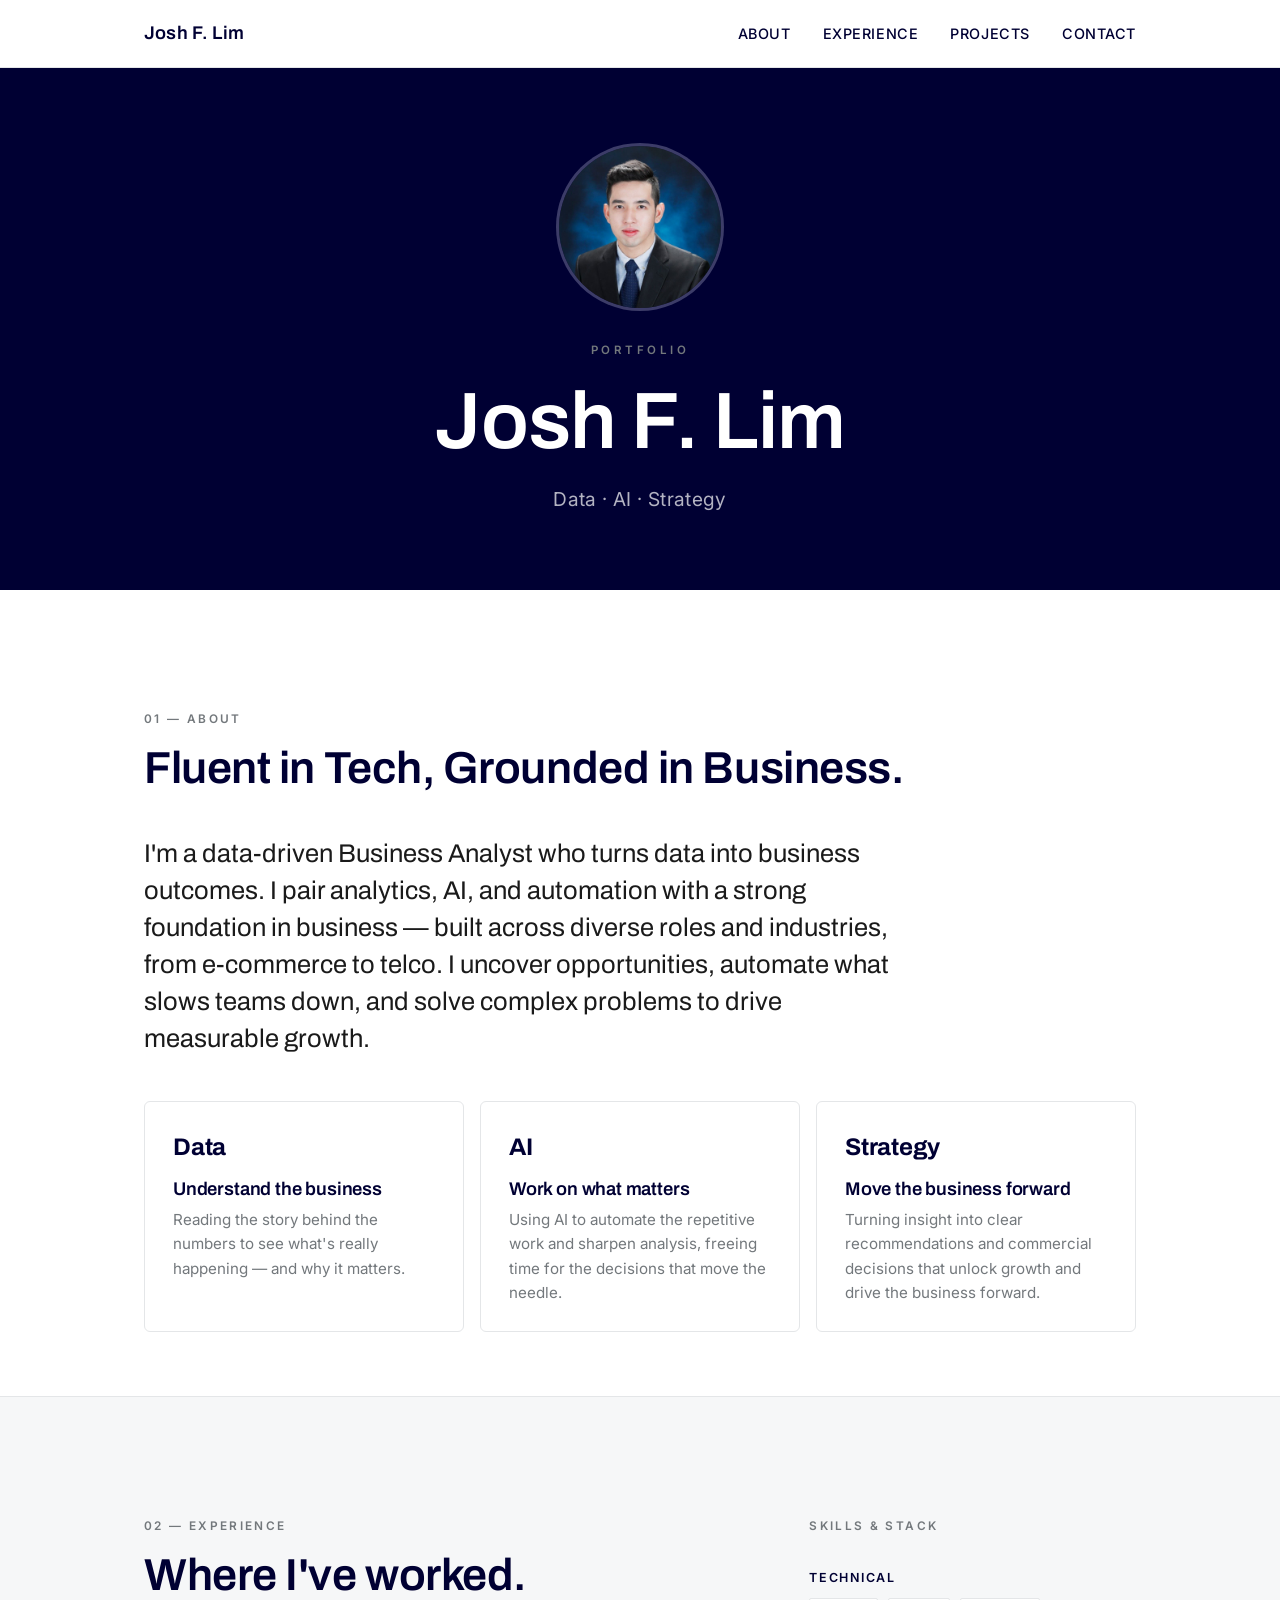
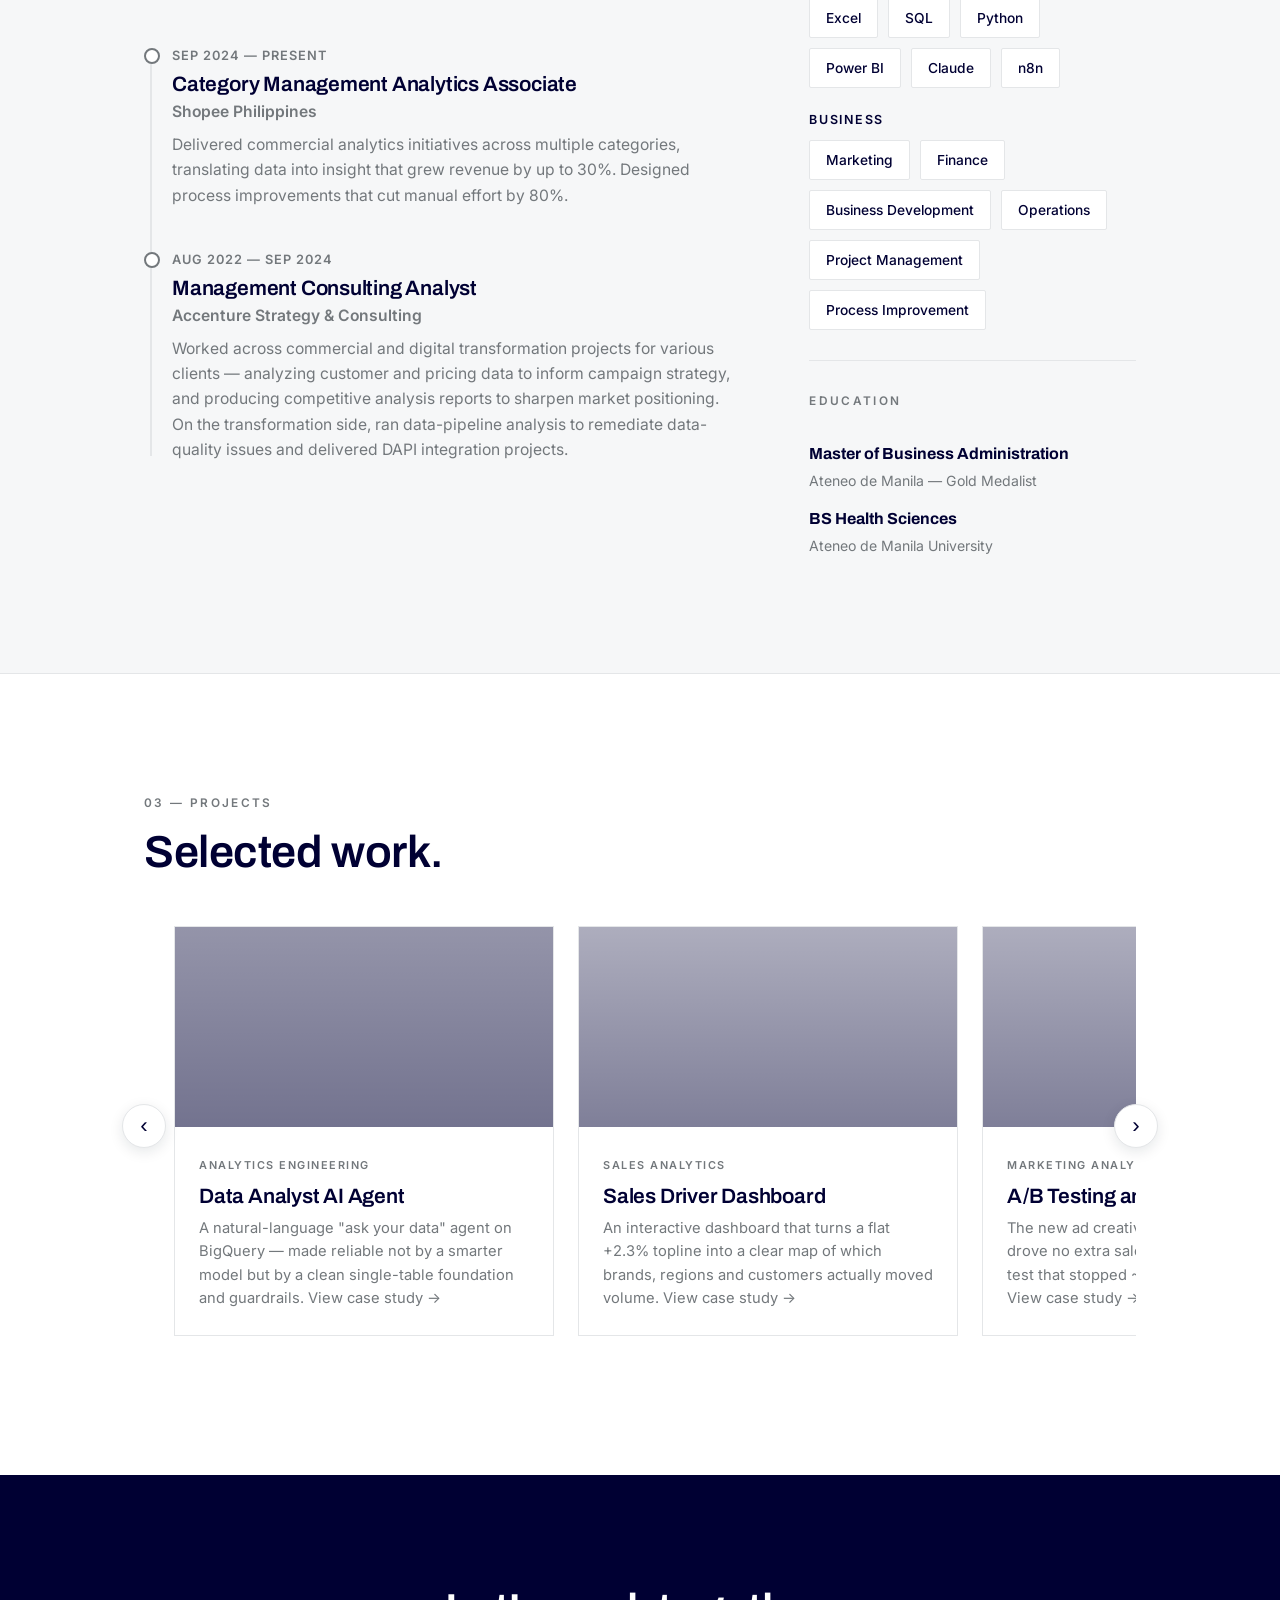
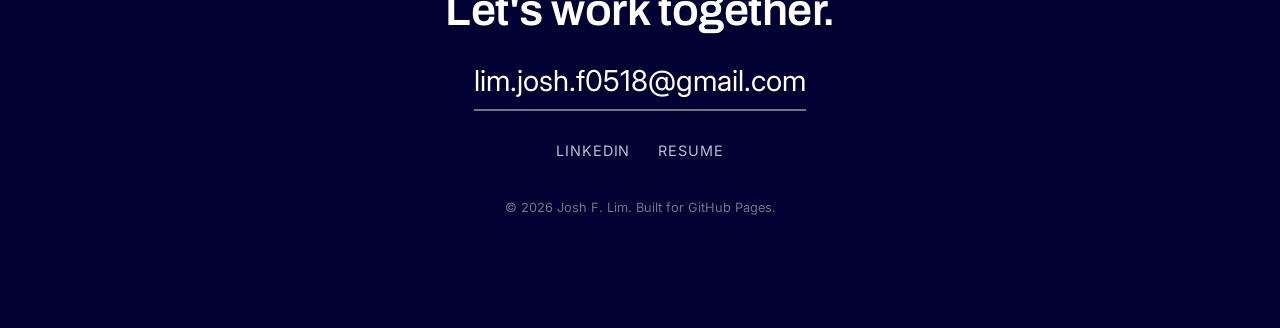
==== index.html @ 265f2be9 "Portfolio site: homepage + 3 case studies (AI agent, sales driver, A/B testing) Co-Authored-By: Clau" ====
<!DOCTYPE html>
<html lang="en">
<head>
  <meta charset="UTF-8" />
  <meta name="viewport" content="width=device-width, initial-scale=1.0" />
  <title>Josh F. Lim — Portfolio</title>
  <meta name="description" content="Josh F. Lim — Data, AI &amp; Strategy. Demand forecasting and category strategy for e-commerce." />

  <!-- Fonts: serif display + clean sans (closest free pairing to McKinsey's Bower) -->
  <link rel="preconnect" href="https://fonts.googleapis.com" />
  <link rel="preconnect" href="https://fonts.gstatic.com" crossorigin />
  <link href="https://fonts.googleapis.com/css2?family=Archivo:wght@600;700&family=Inter:wght@400;500;600&display=swap" rel="stylesheet" />

  <link rel="stylesheet" href="styles.css" />
</head>
<body>

  <!-- ===== NAV ===== -->
  <header class="nav" id="nav">
    <div class="nav__inner">
      <a href="#hero" class="nav__brand">Josh&nbsp;F.&nbsp;Lim</a>
      <nav class="nav__links">
        <a href="#about">About</a>
        <a href="#experience">Experience</a>
        <a href="#projects">Projects</a>
        <a href="#contact">Contact</a>
      </nav>
      <button class="nav__toggle" id="navToggle" aria-label="Menu">☰</button>
    </div>
  </header>

  <!-- ===== 1. HERO / ABOUT ===== -->
  <section class="hero" id="hero">
    <div class="hero__inner reveal">
      <img class="hero__photo" src="assets/profile.jpg" alt="Josh F. Lim" onerror="this.style.background='#0a3d62';this.alt='';" />
      <p class="hero__eyebrow">Portfolio</p>
      <h1 class="hero__title">Josh F. Lim</h1>
      <p class="hero__role">Data&nbsp;· AI&nbsp;· Strategy</p>
    </div>
  </section>

  <section class="section section--about" id="about">
    <div class="container">
      <div class="section__head reveal">
        <span class="kicker">01 — About</span>
        <h2>Fluent in Tech, Grounded in Business.</h2>
      </div>
      <p class="lead reveal">
        I'm a data-driven Business Analyst who turns data into business
        outcomes. I pair analytics, AI, and automation with a strong foundation
        in business — built across diverse roles and industries, from e-commerce
        to telco. I uncover opportunities, automate what slows teams down, and
        solve complex problems to drive measurable growth.
      </p>

      <div class="pillars">
        <div class="pillar reveal">
          <span class="pillar__num">Data</span>
          <h3>Understand the business</h3>
          <p>Reading the story behind the numbers to see what's really happening — and why it matters.</p>
        </div>
        <div class="pillar reveal">
          <span class="pillar__num">AI</span>
          <h3>Work on what matters</h3>
          <p>Using AI to automate the repetitive work and sharpen analysis, freeing time for the decisions that move the needle.</p>
        </div>
        <div class="pillar reveal">
          <span class="pillar__num">Strategy</span>
          <h3>Move the business forward</h3>
          <p>Turning insight into clear recommendations and commercial decisions that unlock growth and drive the business forward.</p>
        </div>
      </div>
    </div>
  </section>

  <!-- ===== 2. EXPERIENCE + SKILLS ===== -->
  <section class="section section--exp" id="experience">
    <div class="container exp__grid">

      <div class="exp__main">
        <div class="section__head reveal">
          <span class="kicker">02 — Experience</span>
          <h2>Where I've worked.</h2>
        </div>

        <ol class="timeline">
          <li class="timeline__item reveal">
            <span class="timeline__year">Sep 2024 — Present</span>
            <h3>Category Management Analytics Associate</h3>
            <p class="timeline__org">Shopee Philippines</p>
            <p>Delivered commercial analytics initiatives across multiple categories, translating data into insight that grew revenue by up to 30%. Designed process improvements that cut manual effort by 80%.</p>
          </li>
          <li class="timeline__item reveal">
            <span class="timeline__year">Aug 2022 — Sep 2024</span>
            <h3>Management Consulting Analyst</h3>
            <p class="timeline__org">Accenture Strategy &amp; Consulting</p>
            <p>Worked across commercial and digital transformation projects for various clients — analyzing customer and pricing data to inform campaign strategy, and producing competitive analysis reports to sharpen market positioning. On the transformation side, ran data-pipeline analysis to remediate data-quality issues and delivered DAPI integration projects.</p>
          </li>
        </ol>
      </div>

      <aside class="exp__side reveal">
        <span class="kicker">Skills &amp; Stack</span>

        <div class="skill-group">
          <h4 class="skill-group__label">Technical</h4>
          <div class="skills">
            <span class="tag">Excel</span>
            <span class="tag">SQL</span>
            <span class="tag">Python</span>
            <span class="tag">Power BI</span>
            <span class="tag">Claude</span>
            <span class="tag">n8n</span>
          </div>
        </div>

        <div class="skill-group">
          <h4 class="skill-group__label">Business</h4>
          <div class="skills">
            <span class="tag">Marketing</span>
            <span class="tag">Finance</span>
            <span class="tag">Business Development</span>
            <span class="tag">Operations</span>
            <span class="tag">Project Management</span>
            <span class="tag">Process Improvement</span>
          </div>
        </div>

        <div class="edu">
          <span class="kicker">Education</span>
          <div class="edu__item">
            <h4>Master of Business Administration</h4>
            <p>Ateneo de Manila — Gold Medalist</p>
          </div>
          <div class="edu__item">
            <h4>BS Health Sciences</h4>
            <p>Ateneo de Manila University</p>
          </div>
        </div>
      </aside>

    </div>
  </section>

  <!-- ===== 3. PROJECTS (carousel) ===== -->
  <section class="section section--projects" id="projects">
    <div class="container">
      <div class="section__head reveal">
        <span class="kicker">03 — Projects</span>
        <h2>Selected work.</h2>
      </div>
    </div>

    <div class="carousel reveal">
      <button class="carousel__btn carousel__btn--prev" id="prevBtn" aria-label="Previous">‹</button>

      <div class="carousel__track" id="track">
        <a class="card" href="case-study-data-analyst-ai.html">
          <div class="card__img card__img--1" style="background-image:linear-gradient(rgba(0,0,51,0.42),rgba(0,0,51,0.55)),url('https://images.unsplash.com/photo-1600880292203-757bb62b4baf?auto=format&fit=crop&w=800&q=80'); background-size:cover; background-position:center;"></div>
          <div class="card__body">
            <span class="card__tag">Analytics Engineering</span>
            <h3>Data Analyst AI Agent</h3>
            <p>A natural-language "ask your data" agent on BigQuery — made reliable not by a smarter model but by a clean single-table foundation and guardrails. View case study →</p>
          </div>
        </a>
        <a class="card" href="case-study-sales-driver.html">
          <div class="card__img card__img--2" style="background-image:linear-gradient(rgba(0,0,51,0.32),rgba(0,0,51,0.5)),url('https://images.unsplash.com/photo-1521737604893-d14cc237f11d?auto=format&fit=crop&w=800&q=80'); background-size:cover; background-position:center;"></div>
          <div class="card__body">
            <span class="card__tag">Sales Analytics</span>
            <h3>Sales Driver Dashboard</h3>
            <p>An interactive dashboard that turns a flat +2.3% topline into a clear map of which brands, regions and customers actually moved volume. View case study →</p>
          </div>
        </a>
        <a class="card" href="case-study-marketing-analytics.html">
          <div class="card__img card__img--3" style="background-image:linear-gradient(rgba(0,0,51,0.32),rgba(0,0,51,0.5)),url('https://images.unsplash.com/photo-1522071820081-009f0129c71c?auto=format&fit=crop&w=800&q=80'); background-size:cover; background-position:center;"></div>
          <div class="card__body">
            <span class="card__tag">Marketing Analytics</span>
            <h3>A/B Testing an Ad Campaign</h3>
            <p>The new ad creative doubled click-through but drove no extra sales. A full-funnel significance test that stopped ~$20K in wasted ad spend. View case study →</p>
          </div>
        </a>
      </div>

      <button class="carousel__btn carousel__btn--next" id="nextBtn" aria-label="Next">›</button>
    </div>
  </section>

  <!-- ===== CONTACT / FOOTER ===== -->
  <footer class="footer" id="contact">
    <div class="container footer__inner reveal">
      <h2>Let's work together.</h2>
      <a class="footer__mail" href="mailto:lim.josh.f0518@gmail.com">lim.josh.f0518@gmail.com</a>
      <div class="footer__links">
        <a href="https://www.linkedin.com/in/joshflim/" target="_blank" rel="noopener">LinkedIn</a>
        <a href="#" target="_blank" rel="noopener">Resume</a>
      </div>
      <p class="footer__copy">© <span id="year"></span> Josh F. Lim. Built for GitHub Pages.</p>
    </div>
  </footer>

  <script src="script.js"></script>
</body>
</html>
---- styles.css ----
/* ===== McKinsey-inspired tokens ===== */
:root {
  --navy:   #000033;   /* deep near-black navy (primary) */
  --navy-2: #1A1A4D;   /* lighter navy panel */
  --blue:   #73787C;   /* muted grey accent */
  --white:  #FFFFFF;
  --paper:  #F6F7F8;   /* off-white section bg */
  --ink:    #1A1A1A;   /* body text on white */
  --grey:   #73787C;   /* muted text */
  --line:   #E4E6E8;   /* hairline dividers */

  --serif: 'Archivo', -apple-system, BlinkMacSystemFont, 'Segoe UI', sans-serif;  /* display sans */
  --sans:  'Inter', -apple-system, BlinkMacSystemFont, 'Segoe UI', sans-serif;    /* body sans */

  --maxw: 1120px;
  --pad:  clamp(20px, 5vw, 64px);
}

* { box-sizing: border-box; margin: 0; padding: 0; }

html { scroll-behavior: smooth; }

body {
  font-family: var(--sans);
  color: var(--ink);
  background: var(--white);
  line-height: 1.6;
  -webkit-font-smoothing: antialiased;
}

.container { max-width: var(--maxw); margin: 0 auto; padding: 0 var(--pad); }

h1, h2, h3 { font-family: var(--serif); font-weight: 600; line-height: 1.15; letter-spacing: -0.01em; }

/* ===== NAV ===== */
.nav {
  position: sticky; top: 0; z-index: 50;
  background: rgba(255,255,255,0.92);
  backdrop-filter: blur(8px);
  border-bottom: 1px solid var(--line);
}
.nav__inner {
  max-width: var(--maxw); margin: 0 auto; padding: 18px var(--pad);
  display: flex; align-items: center; justify-content: space-between;
}
.nav__brand {
  font-family: var(--serif); font-size: 1.15rem; font-weight: 600;
  color: var(--navy); text-decoration: none; letter-spacing: 0.01em;
}
.nav__links { display: flex; gap: 32px; }
.nav__links a {
  color: var(--navy); text-decoration: none; font-size: 0.9rem; font-weight: 500;
  letter-spacing: 0.04em; text-transform: uppercase; position: relative; padding: 4px 0;
}
.nav__links a::after {
  content: ''; position: absolute; left: 0; bottom: -2px; width: 0; height: 2px;
  background: var(--blue); transition: width .25s ease;
}
.nav__links a:hover::after { width: 100%; }
.nav__toggle { display: none; background: none; border: 0; font-size: 1.4rem; color: var(--navy); cursor: pointer; }

/* ===== HERO ===== */
.hero {
  background: var(--navy); color: var(--white);
  min-height: 58vh; display: flex; align-items: center; justify-content: center;
  text-align: center; padding: 64px var(--pad);
}
.hero__photo {
  width: 168px; height: 168px; border-radius: 50%; object-fit: cover;
  border: 3px solid rgba(255,255,255,0.15); margin: 0 auto 30px; display: block;
  background: var(--navy-2);
}
.hero__eyebrow {
  text-transform: uppercase; letter-spacing: 0.3em; font-size: 0.72rem;
  color: var(--blue); font-weight: 600; margin-bottom: 16px;
}
.hero__title { font-size: clamp(2.6rem, 7vw, 5rem); color: var(--white); }
.hero__role { margin-top: 16px; color: rgba(255,255,255,0.7); font-size: clamp(1rem, 2.2vw, 1.2rem); letter-spacing: 0.02em; }

/* ===== SECTION SHELL ===== */
.section { padding: clamp(64px, 9vw, 120px) 0; }
.section--about { background: var(--white); padding-bottom: clamp(40px, 5vw, 64px); }
.section--exp { background: var(--paper); border-top: 1px solid var(--line); border-bottom: 1px solid var(--line); }
.section--projects { background: var(--white); }

.section__head { margin-bottom: 40px; }
.kicker {
  display: inline-block; text-transform: uppercase; letter-spacing: 0.2em;
  font-size: 0.74rem; font-weight: 600; color: var(--blue); margin-bottom: 14px;
}
.section__head h2 { font-size: clamp(1.8rem, 4vw, 2.8rem); color: var(--navy); }

.lead { font-size: clamp(1.15rem, 2.4vw, 1.6rem); color: var(--ink); max-width: 760px; font-family: var(--serif); line-height: 1.45; }

/* ===== THREE PILLARS ===== */
.pillars { display: grid; grid-template-columns: repeat(3, 1fr); gap: 16px; margin-top: clamp(28px, 4vw, 44px); }
.pillar { padding: 26px 28px; border: 1px solid var(--line); border-radius: 6px; }
.pillar__num {
  font-family: var(--serif); font-size: 1.5rem; color: var(--navy); font-weight: 700;
  display: block; margin-bottom: 12px; letter-spacing: -0.01em;
}
.pillar h3 { font-size: 1.15rem; color: var(--navy); margin-bottom: 8px; }
.pillar p { color: var(--grey); font-size: 0.95rem; }
@media (max-width: 760px) {
  .pillars { grid-template-columns: 1fr; }
  .pillar { padding: 22px 24px; }
}

/* ===== EXPERIENCE + SKILLS ===== */
.exp__grid { display: grid; grid-template-columns: 1.8fr 1fr; gap: clamp(32px, 6vw, 80px); align-items: start; }

.timeline { list-style: none; position: relative; margin-top: 8px; padding-left: 28px; }
.timeline::before { content: ''; position: absolute; left: 6px; top: 6px; bottom: 6px; width: 2px; background: var(--line); }
.timeline__item { position: relative; padding-bottom: 38px; }
.timeline__item:last-child { padding-bottom: 0; }
.timeline__item::before {
  content: ''; position: absolute; left: -28px; top: 6px; width: 12px; height: 12px;
  border-radius: 50%; background: var(--white); border: 2px solid var(--blue);
}
.timeline__year { font-size: 0.8rem; font-weight: 600; letter-spacing: 0.08em; color: var(--blue); text-transform: uppercase; }
.timeline__item h3 { font-size: 1.3rem; color: var(--navy); margin: 6px 0 2px; }
.timeline__org { font-weight: 600; color: var(--grey); margin-bottom: 8px; font-size: 0.95rem; }
.timeline__item p { color: var(--grey); font-size: 0.98rem; }

.exp__side { position: static; }
.skill-group { margin-top: 18px; margin-bottom: 22px; }
.skill-group__label {
  font-family: var(--sans); font-size: 0.78rem; text-transform: uppercase;
  letter-spacing: 0.14em; color: var(--navy); font-weight: 600; margin-bottom: 10px;
}
.skills { display: flex; flex-wrap: wrap; gap: 10px; }

.edu { margin-top: 30px; padding-top: 26px; border-top: 1px solid var(--line); }
.edu__item { margin-top: 14px; }
.edu__item:first-of-type { margin-top: 16px; }
.edu__item h4 { font-family: var(--serif); font-size: 1rem; color: var(--navy); margin-bottom: 3px; }
.edu__item p { color: var(--grey); font-size: 0.88rem; }
.tag {
  background: var(--white); border: 1px solid var(--line); color: var(--navy);
  padding: 8px 16px; border-radius: 2px; font-size: 0.86rem; font-weight: 500;
  transition: border-color .2s, color .2s;
}
.tag:hover { border-color: var(--blue); color: var(--blue); }

/* ===== PROJECTS CAROUSEL ===== */
.carousel { position: relative; max-width: var(--maxw); margin: 8px auto 0; padding: 0 var(--pad); }
.carousel__track {
  display: flex; gap: 24px; overflow-x: auto; scroll-snap-type: x mandatory;
  scroll-behavior: smooth; padding: 8px 30px 24px; scroll-padding-inline: 30px; scrollbar-width: none;
}
.carousel__track::-webkit-scrollbar { display: none; }

.card {
  flex: 0 0 clamp(280px, 42vw, 380px); scroll-snap-align: start;
  text-decoration: none; color: var(--ink);
  border: 1px solid var(--line); background: var(--white);
  transition: transform .25s ease, box-shadow .25s ease;
  display: flex; flex-direction: column;
}
.card:hover { transform: translateY(-6px); box-shadow: 0 18px 40px rgba(5,28,44,0.12); }
.card__img { height: 200px; background: var(--navy-2); }
.card__img--1 { background: linear-gradient(135deg, #000033, #1A1A4D); }
.card__img--2 { background: linear-gradient(135deg, #1A1A4D, #73787C); }
.card__img--3 { background: linear-gradient(135deg, #14142E, #000033); }
.card__img--4 { background: linear-gradient(135deg, #73787C, #000033); }
.card__body { padding: 24px; }
.card__tag {
  display: inline-block; text-transform: uppercase; letter-spacing: 0.14em;
  font-size: 0.68rem; font-weight: 600; color: var(--blue); margin-bottom: 10px;
}
.card__body h3 { font-size: 1.3rem; color: var(--navy); margin-bottom: 8px; }
.card__body p { color: var(--grey); font-size: 0.92rem; }

.carousel__btn {
  position: absolute; top: 42%; z-index: 5; width: 44px; height: 44px; border-radius: 50%;
  border: 1px solid var(--line); background: var(--white); color: var(--navy);
  font-size: 1.4rem; cursor: pointer; display: grid; place-items: center;
  transition: background .2s, color .2s; box-shadow: 0 4px 14px rgba(5,28,44,0.1);
}
.carousel__btn:hover { background: var(--navy); color: var(--white); }
.carousel__btn--prev { left: calc(var(--pad) - 22px); }
.carousel__btn--next { right: calc(var(--pad) - 22px); }

/* ===== FOOTER ===== */
.footer { background: var(--navy); color: var(--white); padding: clamp(64px, 9vw, 110px) 0; text-align: center; }
.footer h2 { font-size: clamp(1.8rem, 4vw, 2.8rem); color: var(--white); }
.footer__mail {
  display: inline-block; margin: 22px 0 28px; color: var(--white);
  font-size: clamp(1.2rem, 3vw, 1.8rem); text-decoration: none; border-bottom: 2px solid var(--blue); padding-bottom: 4px;
}
.footer__links { display: flex; gap: 28px; justify-content: center; margin-bottom: 36px; }
.footer__links a { color: rgba(255,255,255,0.75); text-decoration: none; font-size: 0.9rem; letter-spacing: 0.06em; text-transform: uppercase; }
.footer__links a:hover { color: var(--blue); }
.footer__copy { color: rgba(255,255,255,0.45); font-size: 0.8rem; }

/* ===== REVEAL ANIMATION ===== */
.reveal { opacity: 0; transform: translateY(24px); transition: opacity .7s ease, transform .7s ease; }
.reveal.is-visible { opacity: 1; transform: none; }

/* ===== RESPONSIVE ===== */
@media (max-width: 820px) {
  .exp__grid { grid-template-columns: 1fr; }
  .exp__side { position: static; }
  .nav__links { display: none; }
  .nav__toggle { display: block; }
  .nav__links.is-open {
    display: flex; flex-direction: column; gap: 18px; position: absolute;
    top: 100%; left: 0; right: 0; background: var(--white); padding: 24px var(--pad);
    border-bottom: 1px solid var(--line);
  }
}
@media (prefers-reduced-motion: reduce) {
  .reveal { opacity: 1; transform: none; transition: none; }
  html { scroll-behavior: auto; }
}
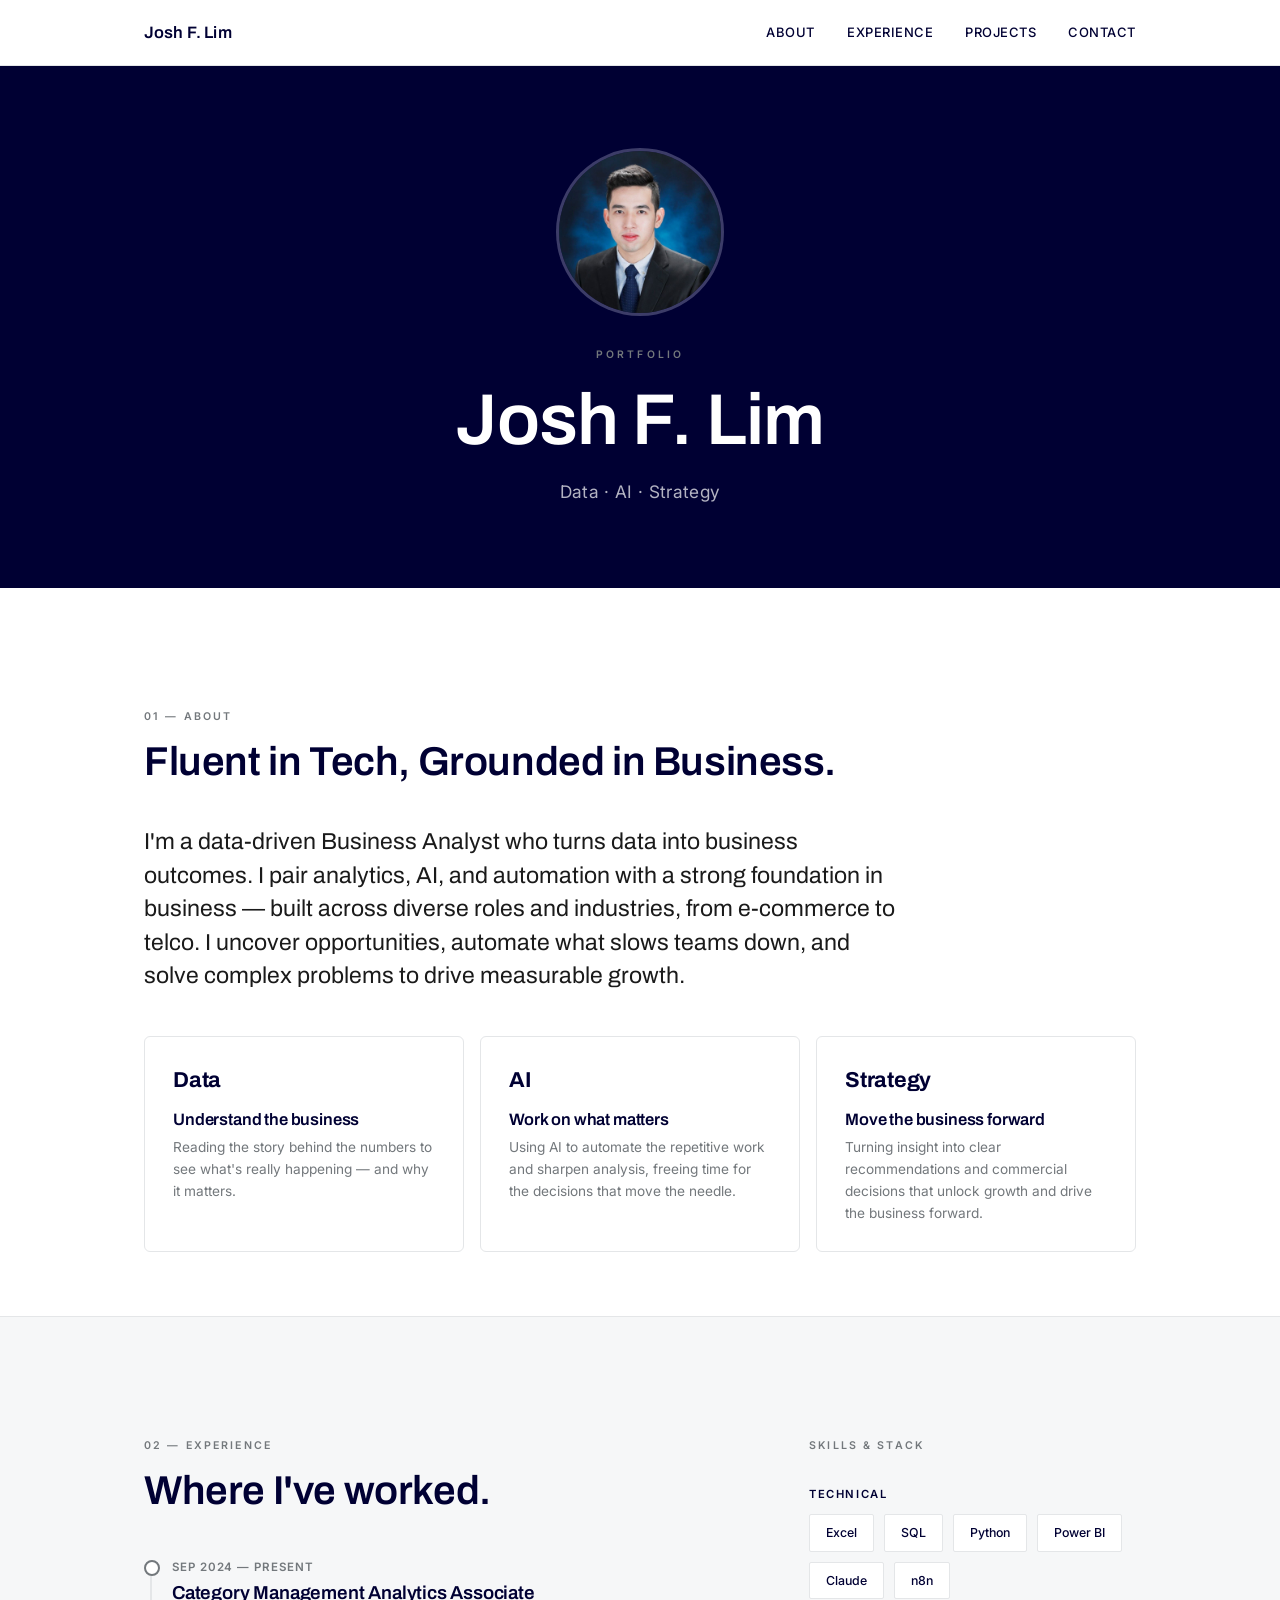
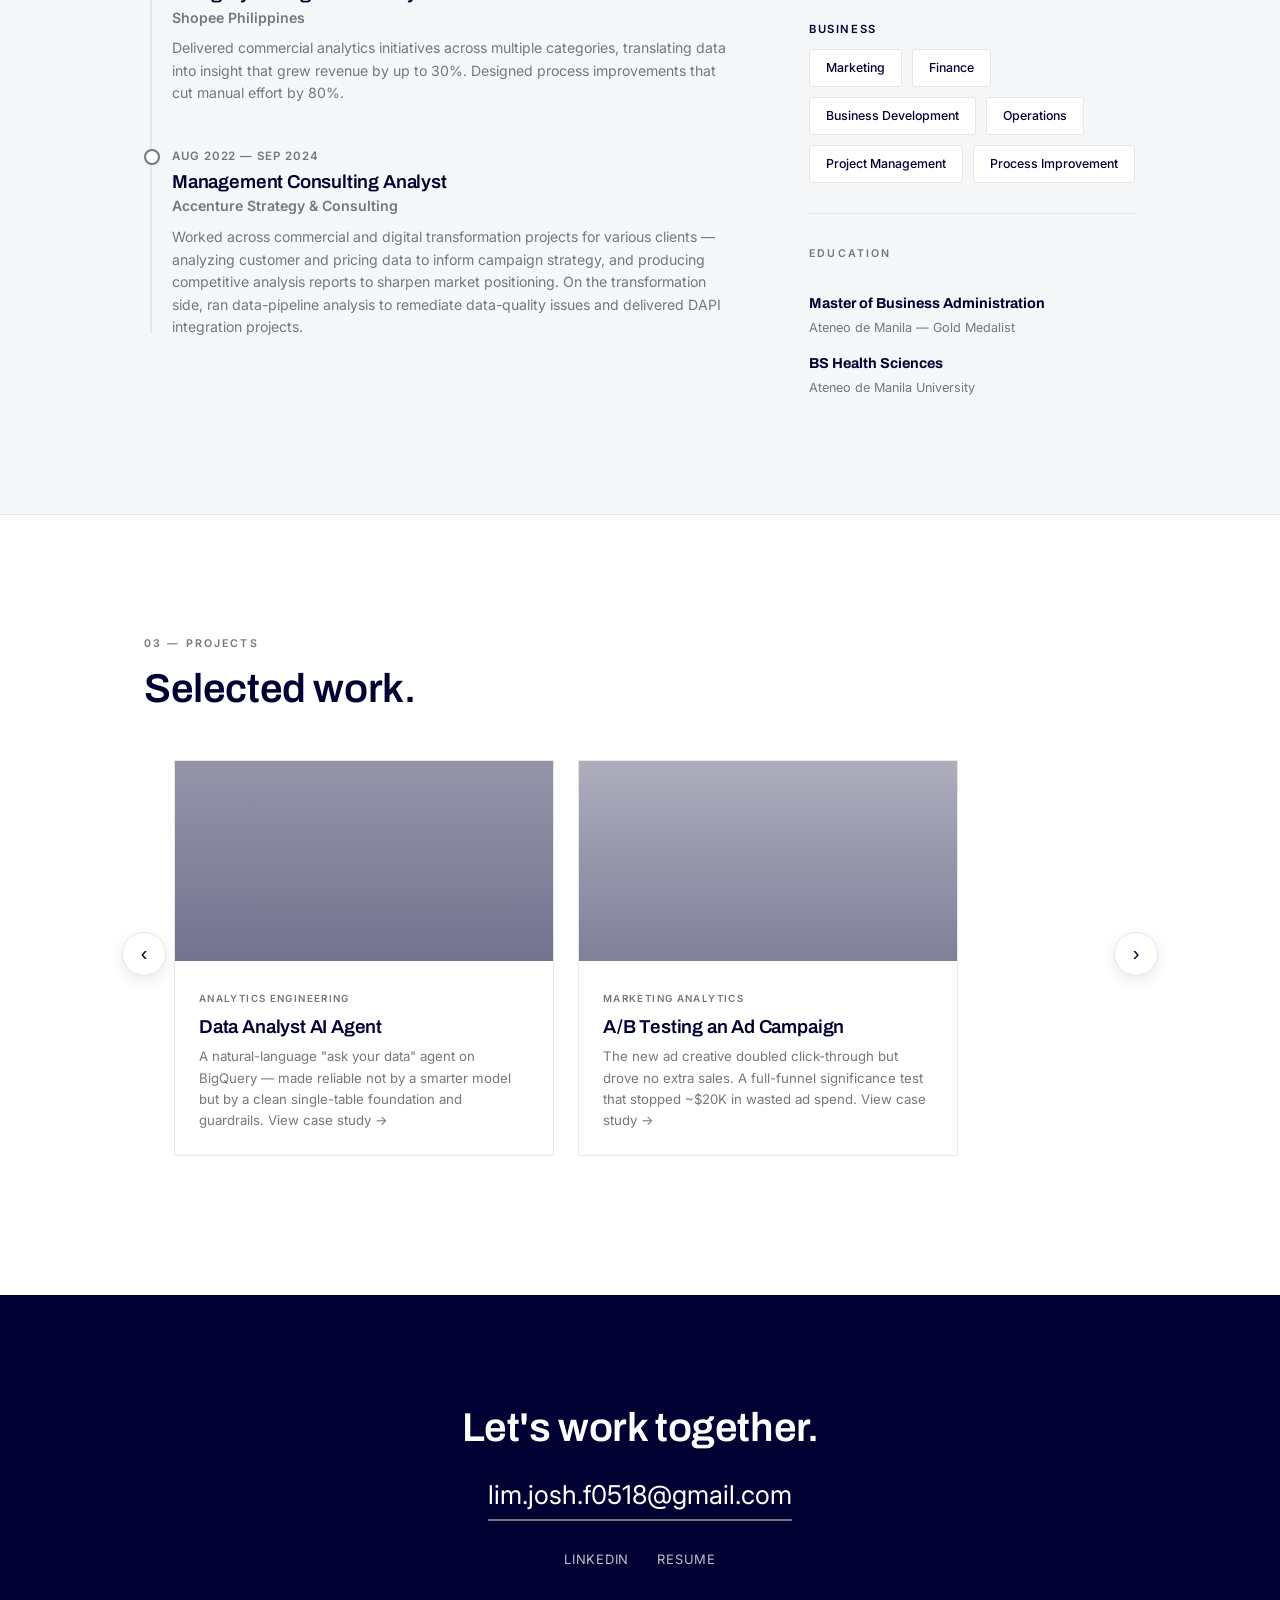
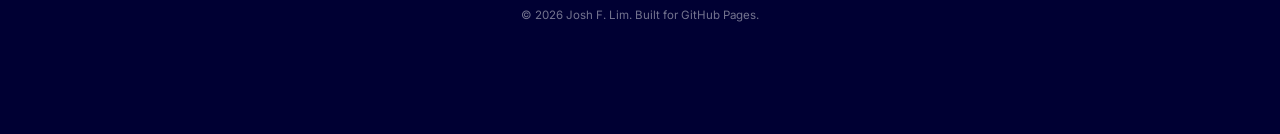
==== commit 5191da7c: "Unpublish sales-driver case study and remove homepage card Co-Authored-By: Claude Opus 4.8 <noreply@" ====
--- a/index.html
+++ b/index.html
@@ -163,14 +163,6 @@
             <p>A natural-language "ask your data" agent on BigQuery — made reliable not by a smarter model but by a clean single-table foundation and guardrails. View case study →</p>
           </div>
         </a>
-        <a class="card" href="case-study-sales-driver.html">
-          <div class="card__img card__img--2" style="background-image:linear-gradient(rgba(0,0,51,0.32),rgba(0,0,51,0.5)),url('https://images.unsplash.com/photo-1521737604893-d14cc237f11d?auto=format&fit=crop&w=800&q=80'); background-size:cover; background-position:center;"></div>
-          <div class="card__body">
-            <span class="card__tag">Sales Analytics</span>
-            <h3>Sales Driver Dashboard</h3>
-            <p>An interactive dashboard that turns a flat +2.3% topline into a clear map of which brands, regions and customers actually moved volume. View case study →</p>
-          </div>
-        </a>
         <a class="card" href="case-study-marketing-analytics.html">
           <div class="card__img card__img--3" style="background-image:linear-gradient(rgba(0,0,51,0.32),rgba(0,0,51,0.5)),url('https://images.unsplash.com/photo-1522071820081-009f0129c71c?auto=format&fit=crop&w=800&q=80'); background-size:cover; background-position:center;"></div>
           <div class="card__body">
--- a/styles.css
+++ b/styles.css
@@ -18,7 +18,7 @@
 
 * { box-sizing: border-box; margin: 0; padding: 0; }
 
-html { scroll-behavior: smooth; }
+html { scroll-behavior: smooth; font-size: 90%; }  /* gentle global zoom-out from 16px → 14.4px base */
 
 body {
   font-family: var(--sans);
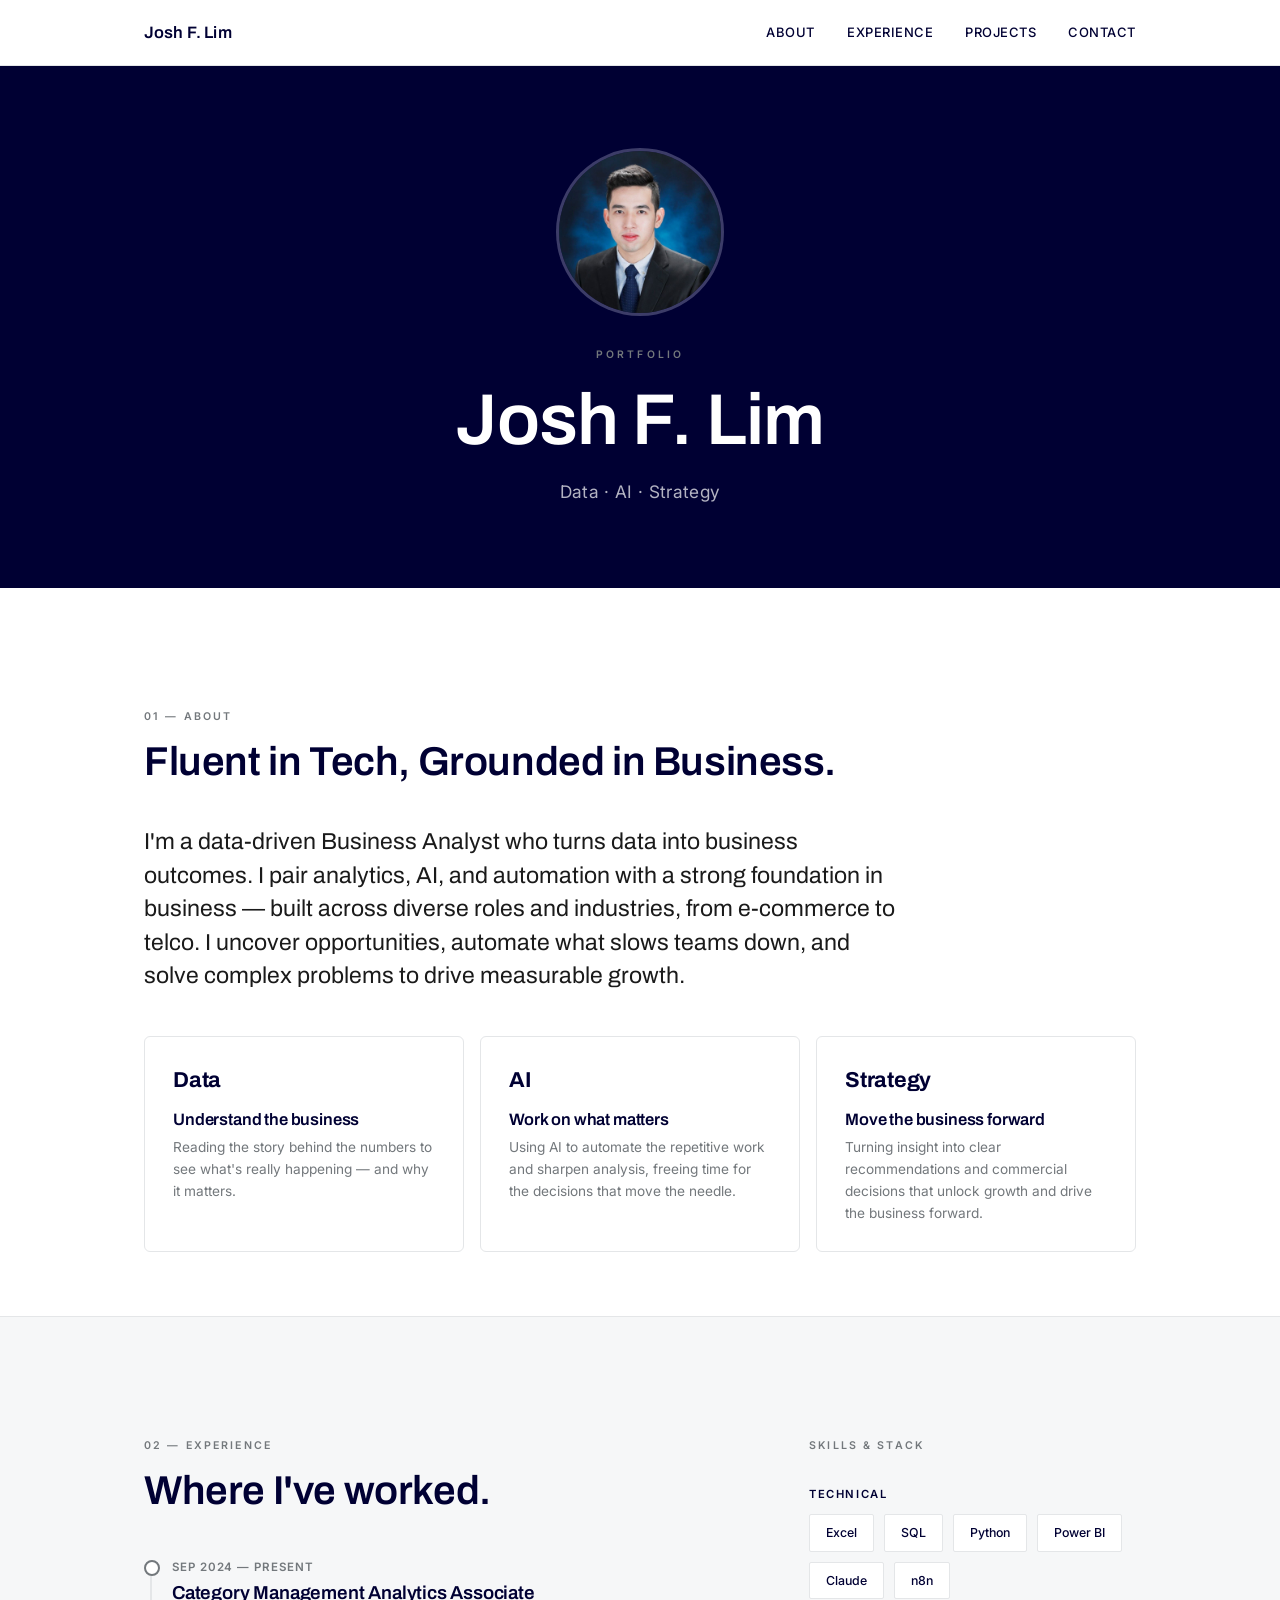
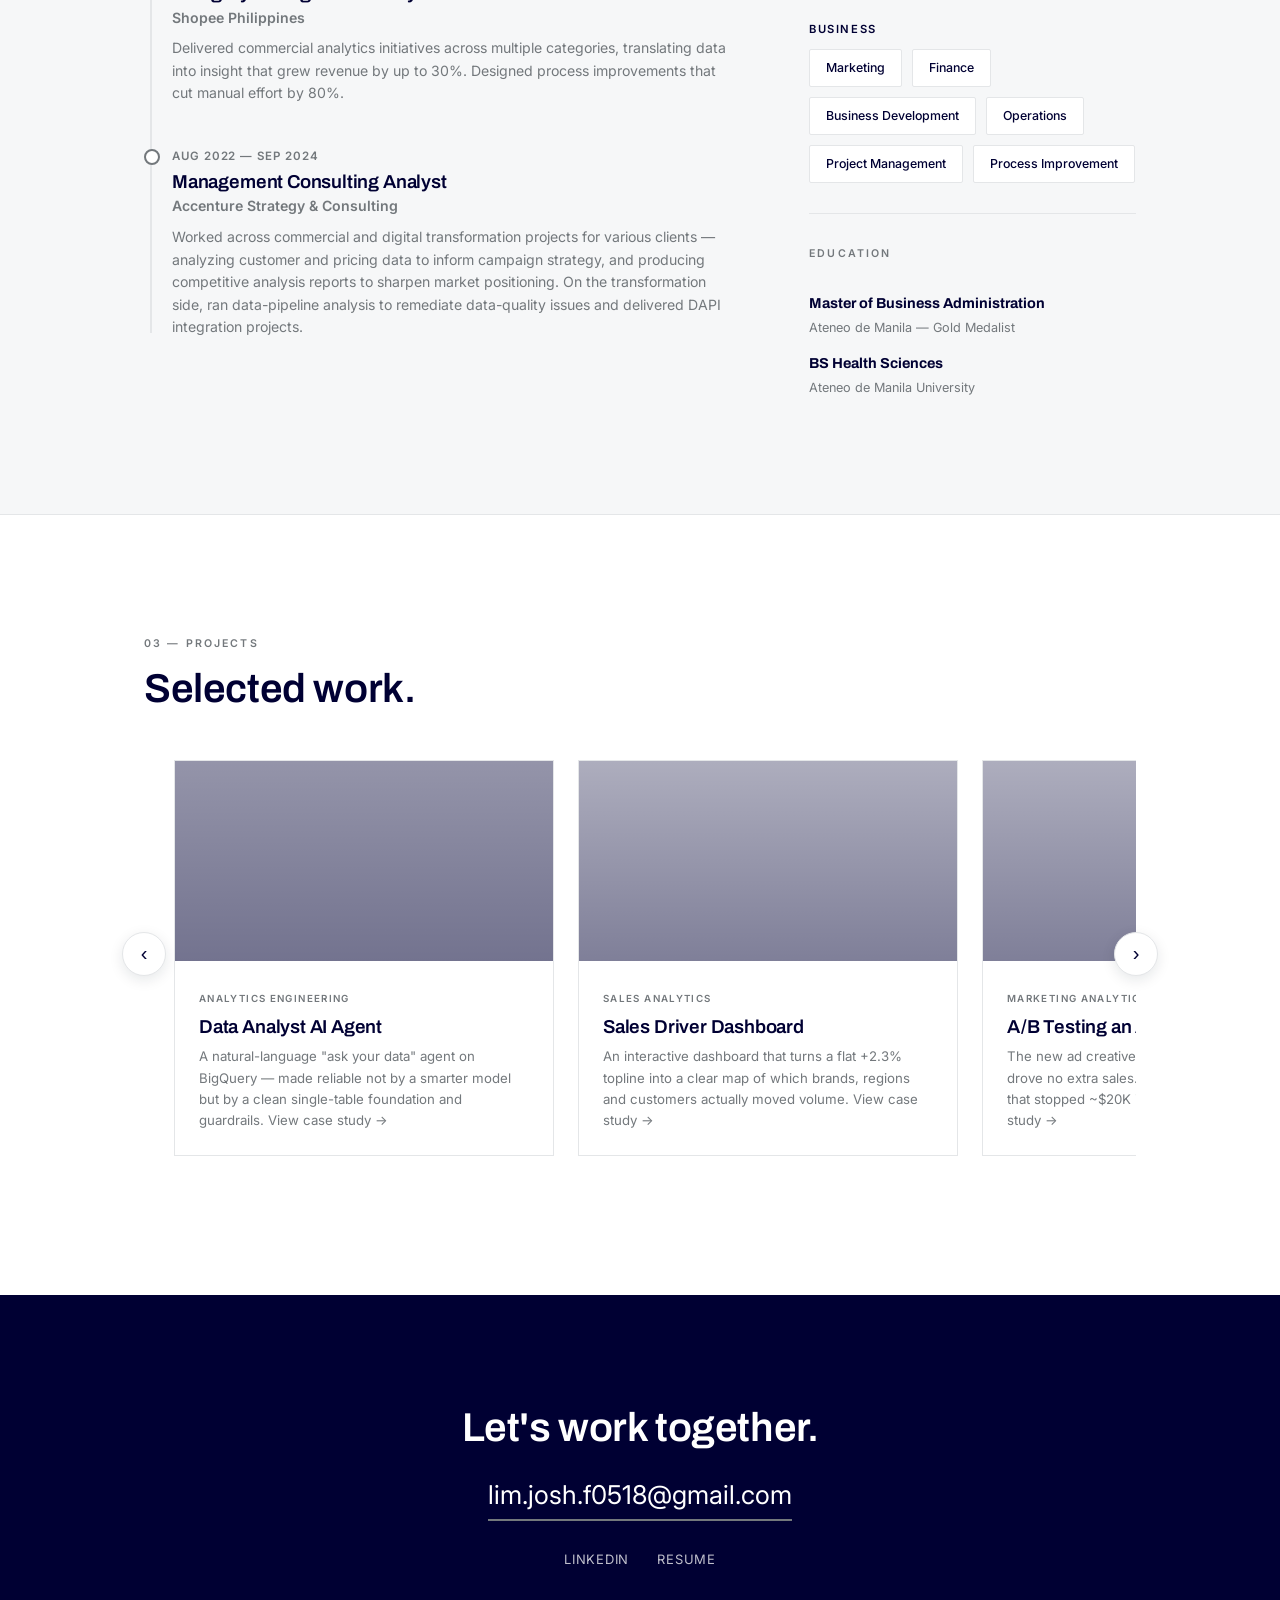
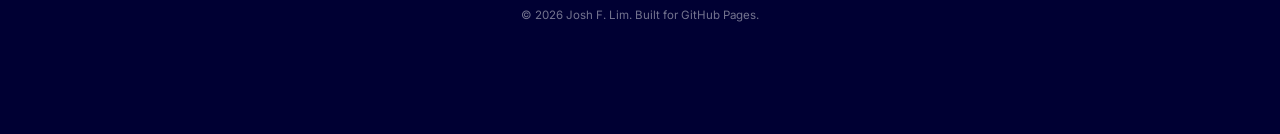
==== commit 0a63f2a9: "Revert "Unpublish sales-driver case study and remove homepage card" This reverts commit 5191da7cefbc" ====
--- a/index.html
+++ b/index.html
@@ -163,6 +163,14 @@
             <p>A natural-language "ask your data" agent on BigQuery — made reliable not by a smarter model but by a clean single-table foundation and guardrails. View case study →</p>
           </div>
         </a>
+        <a class="card" href="case-study-sales-driver.html">
+          <div class="card__img card__img--2" style="background-image:linear-gradient(rgba(0,0,51,0.32),rgba(0,0,51,0.5)),url('https://images.unsplash.com/photo-1521737604893-d14cc237f11d?auto=format&fit=crop&w=800&q=80'); background-size:cover; background-position:center;"></div>
+          <div class="card__body">
+            <span class="card__tag">Sales Analytics</span>
+            <h3>Sales Driver Dashboard</h3>
+            <p>An interactive dashboard that turns a flat +2.3% topline into a clear map of which brands, regions and customers actually moved volume. View case study →</p>
+          </div>
+        </a>
         <a class="card" href="case-study-marketing-analytics.html">
           <div class="card__img card__img--3" style="background-image:linear-gradient(rgba(0,0,51,0.32),rgba(0,0,51,0.5)),url('https://images.unsplash.com/photo-1522071820081-009f0129c71c?auto=format&fit=crop&w=800&q=80'); background-size:cover; background-position:center;"></div>
           <div class="card__body">
